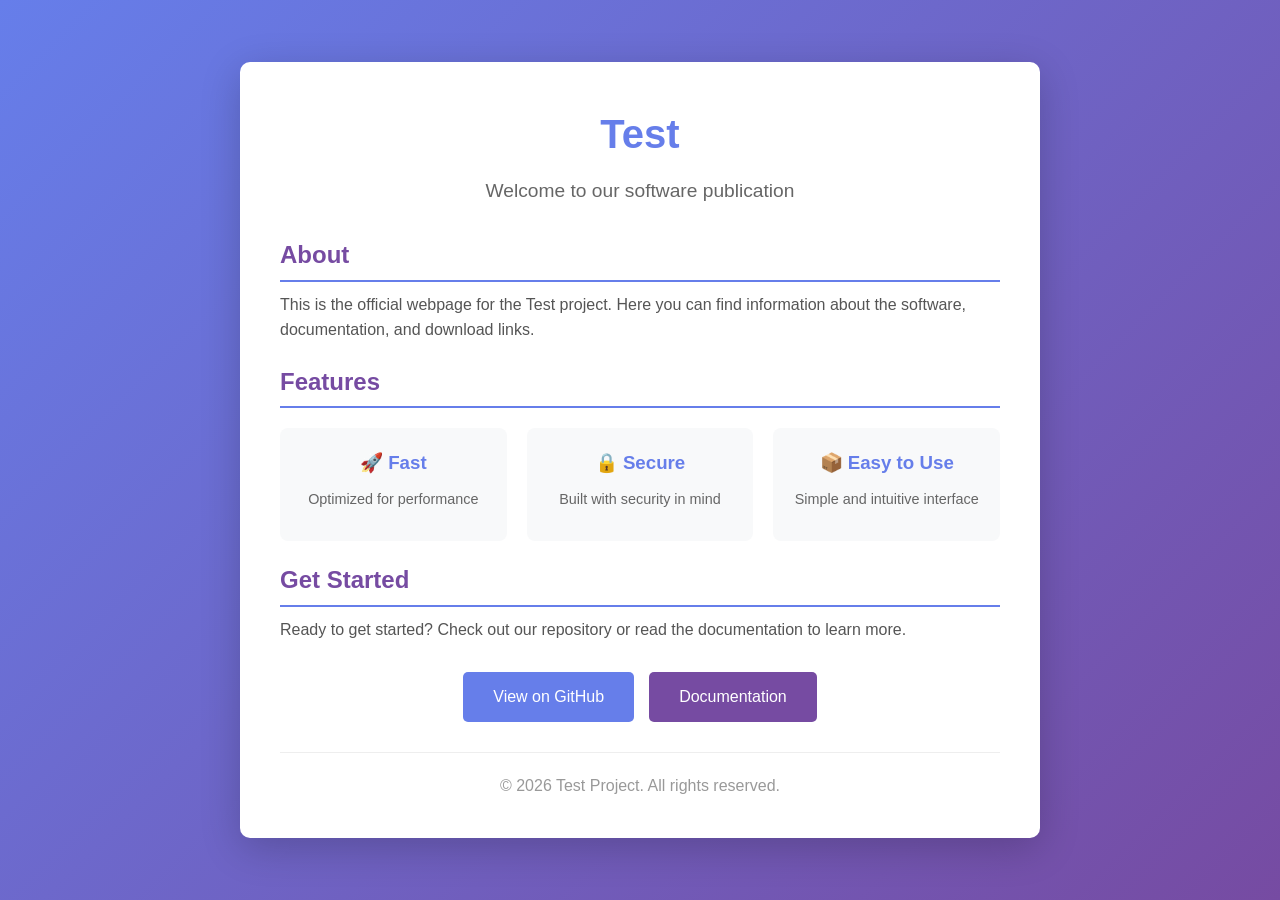
==== index.html @ f08a8185 "Add index.html webpage for software publication Co-authored-by: bonihome <199631805+bonihome@users.n" ====
<!DOCTYPE html>
<html lang="en">
<head>
    <meta charset="UTF-8">
    <meta name="viewport" content="width=device-width, initial-scale=1.0">
    <title>Test - Software Publication</title>
    <style>
        * {
            margin: 0;
            padding: 0;
            box-sizing: border-box;
        }

        body {
            font-family: -apple-system, BlinkMacSystemFont, 'Segoe UI', 'Roboto', 'Helvetica', 'Arial', sans-serif;
            line-height: 1.6;
            color: #333;
            background: linear-gradient(135deg, #667eea 0%, #764ba2 100%);
            min-height: 100vh;
            display: flex;
            align-items: center;
            justify-content: center;
            padding: 20px;
        }

        .container {
            background: white;
            border-radius: 10px;
            box-shadow: 0 10px 40px rgba(0, 0, 0, 0.2);
            max-width: 800px;
            width: 100%;
            padding: 40px;
        }

        header {
            text-align: center;
            margin-bottom: 30px;
        }

        h1 {
            color: #667eea;
            font-size: 2.5em;
            margin-bottom: 10px;
        }

        .subtitle {
            color: #666;
            font-size: 1.2em;
        }

        .content {
            margin: 30px 0;
        }

        .section {
            margin: 20px 0;
        }

        .section h2 {
            color: #764ba2;
            margin-bottom: 10px;
            border-bottom: 2px solid #667eea;
            padding-bottom: 5px;
        }

        .section p {
            margin: 10px 0;
            color: #555;
        }

        .buttons {
            display: flex;
            gap: 15px;
            justify-content: center;
            flex-wrap: wrap;
            margin-top: 30px;
        }

        .btn {
            display: inline-block;
            padding: 12px 30px;
            background: #667eea;
            color: white;
            text-decoration: none;
            border-radius: 5px;
            transition: all 0.3s ease;
            font-weight: 500;
        }

        .btn:hover {
            background: #764ba2;
            transform: translateY(-2px);
            box-shadow: 0 5px 15px rgba(0, 0, 0, 0.2);
        }

        .btn-secondary {
            background: #764ba2;
        }

        .btn-secondary:hover {
            background: #667eea;
        }

        footer {
            text-align: center;
            margin-top: 30px;
            padding-top: 20px;
            border-top: 1px solid #eee;
            color: #999;
        }

        .features {
            display: grid;
            grid-template-columns: repeat(auto-fit, minmax(200px, 1fr));
            gap: 20px;
            margin: 20px 0;
        }

        .feature-card {
            padding: 20px;
            background: #f8f9fa;
            border-radius: 8px;
            text-align: center;
        }

        .feature-card h3 {
            color: #667eea;
            margin-bottom: 10px;
        }

        .feature-card p {
            color: #666;
            font-size: 0.9em;
        }
    </style>
</head>
<body>
    <div class="container">
        <header>
            <h1>Test</h1>
            <p class="subtitle">Welcome to our software publication</p>
        </header>

        <div class="content">
            <div class="section">
                <h2>About</h2>
                <p>This is the official webpage for the Test project. Here you can find information about the software, documentation, and download links.</p>
            </div>

            <div class="section">
                <h2>Features</h2>
                <div class="features">
                    <div class="feature-card">
                        <h3>🚀 Fast</h3>
                        <p>Optimized for performance</p>
                    </div>
                    <div class="feature-card">
                        <h3>🔒 Secure</h3>
                        <p>Built with security in mind</p>
                    </div>
                    <div class="feature-card">
                        <h3>📦 Easy to Use</h3>
                        <p>Simple and intuitive interface</p>
                    </div>
                </div>
            </div>

            <div class="section">
                <h2>Get Started</h2>
                <p>Ready to get started? Check out our repository or read the documentation to learn more.</p>
            </div>

            <div class="buttons">
                <a href="https://github.com/bonihome/test" class="btn">View on GitHub</a>
                <a href="https://github.com/bonihome/test/blob/main/README.md" class="btn btn-secondary">Documentation</a>
            </div>
        </div>

        <footer>
            <p>&copy; 2026 Test Project. All rights reserved.</p>
        </footer>
    </div>
</body>
</html>
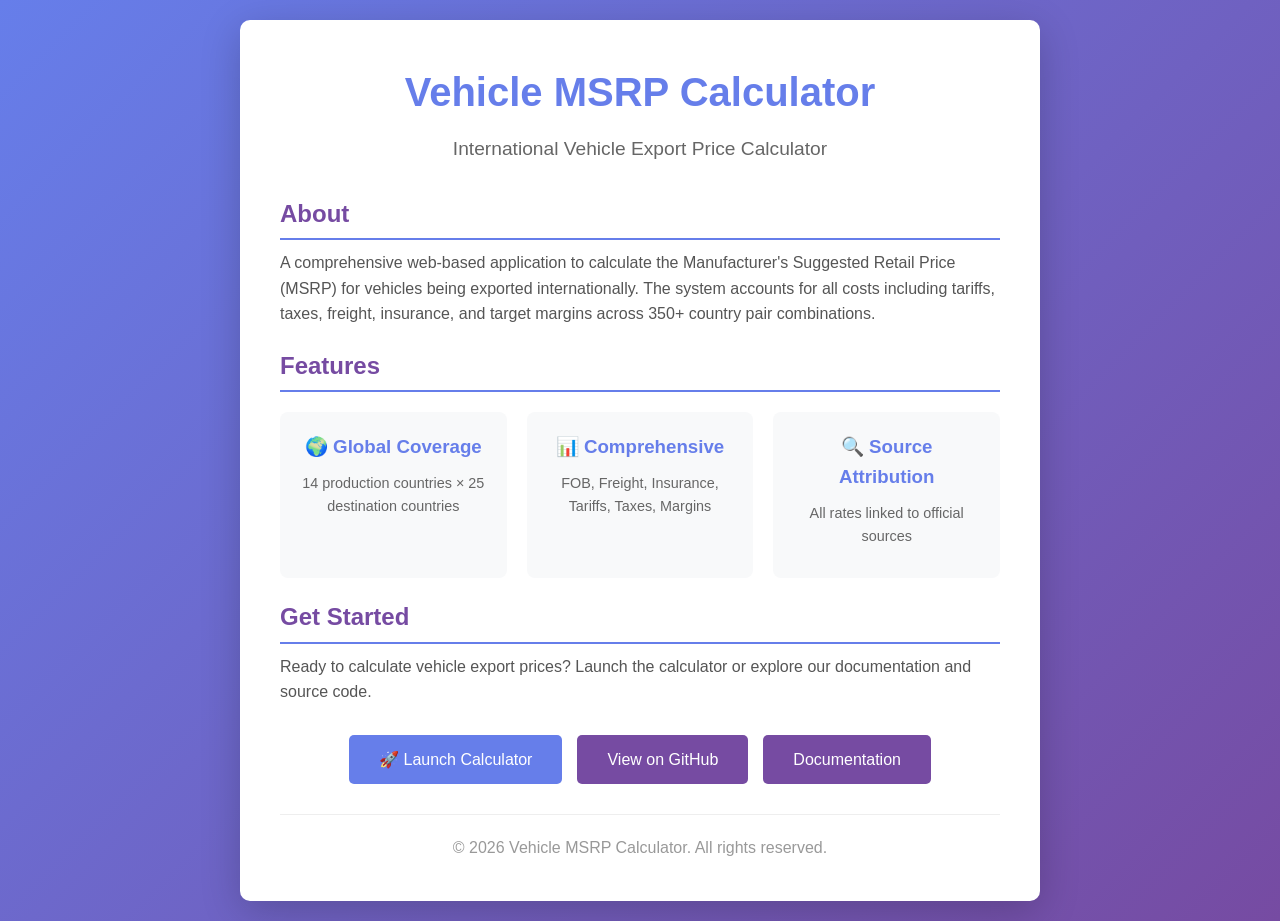
==== commit 98ee5e82: "Add landing page and integrate with calculator Co-authored-by: bonihome <199631805+bonihome@users.no" ====
--- a/index.html
+++ b/index.html
@@ -3,7 +3,7 @@
 <head>
     <meta charset="UTF-8">
     <meta name="viewport" content="width=device-width, initial-scale=1.0">
-    <title>Test - Software Publication</title>
+    <title>Vehicle MSRP Calculator - International Export Price Calculator</title>
     <style>
         * {
             margin: 0;
@@ -137,47 +137,48 @@
 <body>
     <div class="container">
         <header>
-            <h1>Test</h1>
-            <p class="subtitle">Welcome to our software publication</p>
+            <h1>Vehicle MSRP Calculator</h1>
+            <p class="subtitle">International Vehicle Export Price Calculator</p>
         </header>
 
         <div class="content">
             <div class="section">
                 <h2>About</h2>
-                <p>This is the official webpage for the Test project. Here you can find information about the software, documentation, and download links.</p>
+                <p>A comprehensive web-based application to calculate the Manufacturer's Suggested Retail Price (MSRP) for vehicles being exported internationally. The system accounts for all costs including tariffs, taxes, freight, insurance, and target margins across 350+ country pair combinations.</p>
             </div>
 
             <div class="section">
                 <h2>Features</h2>
                 <div class="features">
                     <div class="feature-card">
-                        <h3>🚀 Fast</h3>
-                        <p>Optimized for performance</p>
+                        <h3>🌍 Global Coverage</h3>
+                        <p>14 production countries × 25 destination countries</p>
                     </div>
                     <div class="feature-card">
-                        <h3>🔒 Secure</h3>
-                        <p>Built with security in mind</p>
+                        <h3>📊 Comprehensive</h3>
+                        <p>FOB, Freight, Insurance, Tariffs, Taxes, Margins</p>
                     </div>
                     <div class="feature-card">
-                        <h3>📦 Easy to Use</h3>
-                        <p>Simple and intuitive interface</p>
+                        <h3>🔍 Source Attribution</h3>
+                        <p>All rates linked to official sources</p>
                     </div>
                 </div>
             </div>
 
             <div class="section">
                 <h2>Get Started</h2>
-                <p>Ready to get started? Check out our repository or read the documentation to learn more.</p>
+                <p>Ready to calculate vehicle export prices? Launch the calculator or explore our documentation and source code.</p>
             </div>
 
             <div class="buttons">
-                <a href="https://github.com/bonihome/test" class="btn">View on GitHub</a>
+                <a href="frontend/calculator.html" class="btn">🚀 Launch Calculator</a>
+                <a href="https://github.com/bonihome/test" class="btn btn-secondary">View on GitHub</a>
                 <a href="https://github.com/bonihome/test/blob/main/README.md" class="btn btn-secondary">Documentation</a>
             </div>
         </div>
 
         <footer>
-            <p>&copy; 2026 Test Project. All rights reserved.</p>
+            <p>&copy; 2026 Vehicle MSRP Calculator. All rights reserved.</p>
         </footer>
     </div>
 </body>
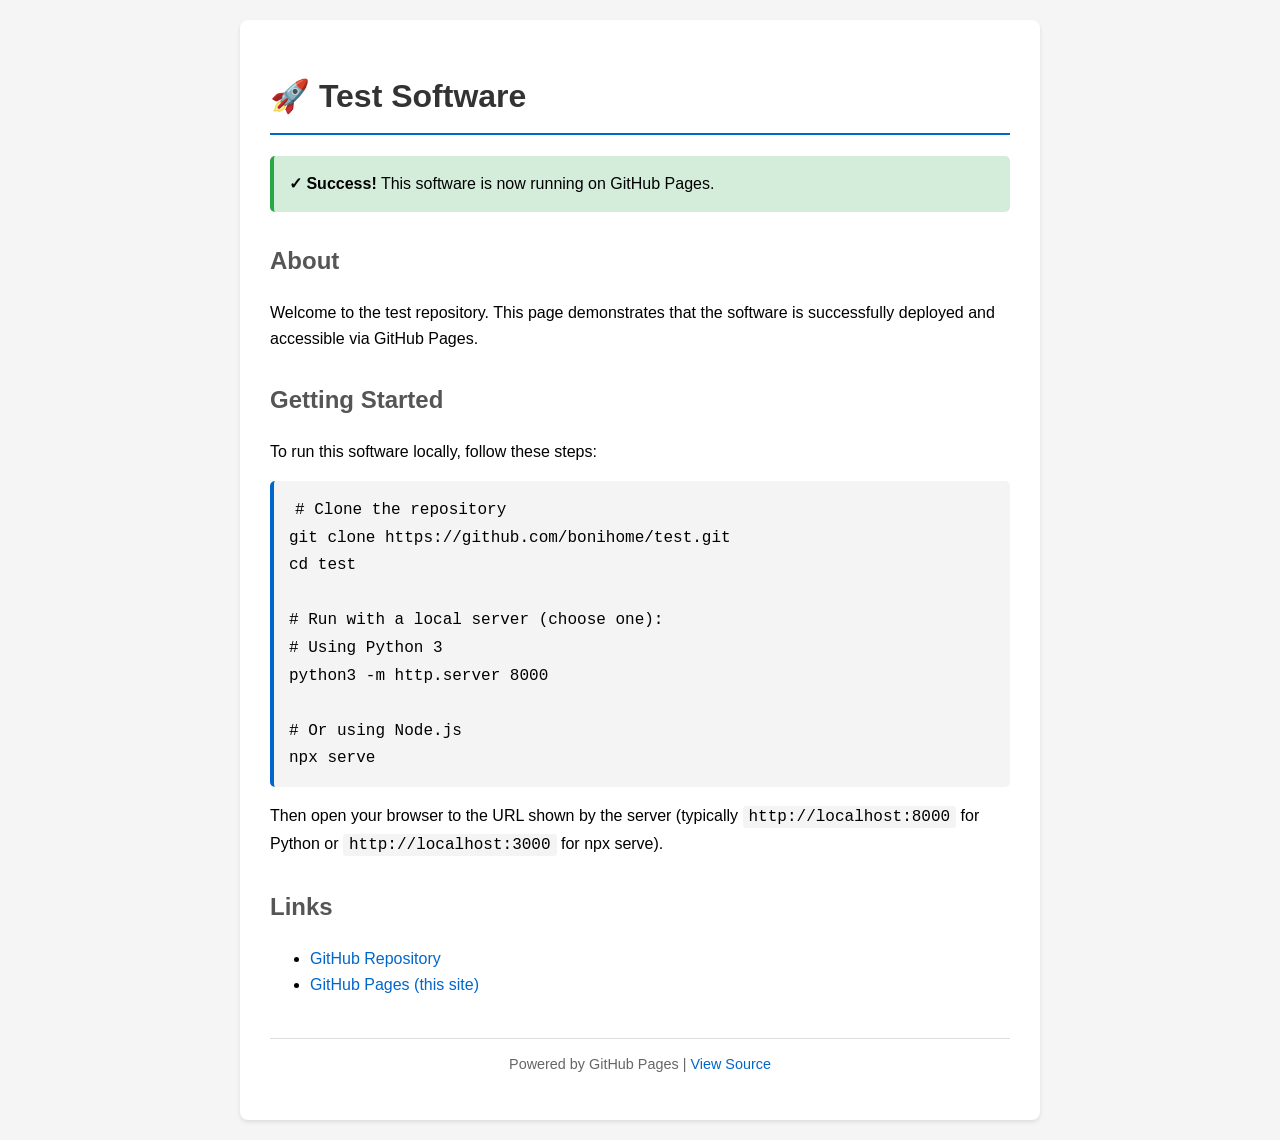
==== commit 1b12bed3: "Add index.html to fix GitHub Pages 404 error Co-authored-by: bonihome <199631805+bonihome@users.nore" ====
--- a/index.html
+++ b/index.html
@@ -3,183 +3,102 @@
 <head>
     <meta charset="UTF-8">
     <meta name="viewport" content="width=device-width, initial-scale=1.0">
-    <title>Vehicle MSRP Calculator - International Export Price Calculator</title>
+    <title>Test - bonihome</title>
     <style>
-        * {
-            margin: 0;
-            padding: 0;
-            box-sizing: border-box;
+        body {
+            font-family: -apple-system, BlinkMacSystemFont, 'Segoe UI', Roboto, Oxygen, Ubuntu, Cantarell, sans-serif;
+            line-height: 1.6;
+            max-width: 800px;
+            margin: 0 auto;
+            padding: 20px;
+            background-color: #f5f5f5;
         }
-
-        body {
-            font-family: -apple-system, BlinkMacSystemFont, 'Segoe UI', 'Roboto', 'Helvetica', 'Arial', sans-serif;
-            line-height: 1.6;
+        .container {
+            background-color: white;
+            padding: 30px;
+            border-radius: 8px;
+            box-shadow: 0 2px 4px rgba(0,0,0,0.1);
+        }
+        h1 {
             color: #333;
-            background: linear-gradient(135deg, #667eea 0%, #764ba2 100%);
-            min-height: 100vh;
-            display: flex;
-            align-items: center;
-            justify-content: center;
-            padding: 20px;
+            border-bottom: 2px solid #0066cc;
+            padding-bottom: 10px;
         }
-
-        .container {
-            background: white;
-            border-radius: 10px;
-            box-shadow: 0 10px 40px rgba(0, 0, 0, 0.2);
-            max-width: 800px;
-            width: 100%;
-            padding: 40px;
+        h2 {
+            color: #555;
+            margin-top: 30px;
         }
-
-        header {
-            text-align: center;
-            margin-bottom: 30px;
+        code {
+            background-color: #f4f4f4;
+            padding: 2px 6px;
+            border-radius: 3px;
+            font-family: 'Courier New', monospace;
         }
-
-        h1 {
-            color: #667eea;
-            font-size: 2.5em;
-            margin-bottom: 10px;
+        .code-block {
+            background-color: #f4f4f4;
+            padding: 15px;
+            border-radius: 5px;
+            border-left: 4px solid #0066cc;
+            margin: 15px 0;
+            overflow-x: auto;
         }
-
-        .subtitle {
-            color: #666;
-            font-size: 1.2em;
-        }
-
-        .content {
-            margin: 30px 0;
-        }
-
-        .section {
+        .success {
+            background-color: #d4edda;
+            border-left: 4px solid #28a745;
+            padding: 15px;
+            border-radius: 5px;
             margin: 20px 0;
         }
-
-        .section h2 {
-            color: #764ba2;
-            margin-bottom: 10px;
-            border-bottom: 2px solid #667eea;
-            padding-bottom: 5px;
+        a {
+            color: #0066cc;
+            text-decoration: none;
         }
-
-        .section p {
-            margin: 10px 0;
-            color: #555;
-        }
-
-        .buttons {
-            display: flex;
-            gap: 15px;
-            justify-content: center;
-            flex-wrap: wrap;
-            margin-top: 30px;
-        }
-
-        .btn {
-            display: inline-block;
-            padding: 12px 30px;
-            background: #667eea;
-            color: white;
-            text-decoration: none;
-            border-radius: 5px;
-            transition: all 0.3s ease;
-            font-weight: 500;
-        }
-
-        .btn:hover {
-            background: #764ba2;
-            transform: translateY(-2px);
-            box-shadow: 0 5px 15px rgba(0, 0, 0, 0.2);
-        }
-
-        .btn-secondary {
-            background: #764ba2;
-        }
-
-        .btn-secondary:hover {
-            background: #667eea;
-        }
-
-        footer {
-            text-align: center;
-            margin-top: 30px;
-            padding-top: 20px;
-            border-top: 1px solid #eee;
-            color: #999;
-        }
-
-        .features {
-            display: grid;
-            grid-template-columns: repeat(auto-fit, minmax(200px, 1fr));
-            gap: 20px;
-            margin: 20px 0;
-        }
-
-        .feature-card {
-            padding: 20px;
-            background: #f8f9fa;
-            border-radius: 8px;
-            text-align: center;
-        }
-
-        .feature-card h3 {
-            color: #667eea;
-            margin-bottom: 10px;
-        }
-
-        .feature-card p {
-            color: #666;
-            font-size: 0.9em;
+        a:hover {
+            text-decoration: underline;
         }
     </style>
 </head>
 <body>
     <div class="container">
-        <header>
-            <h1>Vehicle MSRP Calculator</h1>
-            <p class="subtitle">International Vehicle Export Price Calculator</p>
-        </header>
-
-        <div class="content">
-            <div class="section">
-                <h2>About</h2>
-                <p>A comprehensive web-based application to calculate the Manufacturer's Suggested Retail Price (MSRP) for vehicles being exported internationally. The system accounts for all costs including tariffs, taxes, freight, insurance, and target margins across 350+ country pair combinations.</p>
-            </div>
-
-            <div class="section">
-                <h2>Features</h2>
-                <div class="features">
-                    <div class="feature-card">
-                        <h3>🌍 Global Coverage</h3>
-                        <p>14 production countries × 25 destination countries</p>
-                    </div>
-                    <div class="feature-card">
-                        <h3>📊 Comprehensive</h3>
-                        <p>FOB, Freight, Insurance, Tariffs, Taxes, Margins</p>
-                    </div>
-                    <div class="feature-card">
-                        <h3>🔍 Source Attribution</h3>
-                        <p>All rates linked to official sources</p>
-                    </div>
-                </div>
-            </div>
-
-            <div class="section">
-                <h2>Get Started</h2>
-                <p>Ready to calculate vehicle export prices? Launch the calculator or explore our documentation and source code.</p>
-            </div>
-
-            <div class="buttons">
-                <a href="frontend/calculator.html" class="btn">🚀 Launch Calculator</a>
-                <a href="https://github.com/bonihome/test" class="btn btn-secondary">View on GitHub</a>
-                <a href="https://github.com/bonihome/test/blob/main/README.md" class="btn btn-secondary">Documentation</a>
-            </div>
+        <h1>🚀 Test Software</h1>
+        
+        <div class="success">
+            <strong>✓ Success!</strong> This software is now running on GitHub Pages.
         </div>
-
-        <footer>
-            <p>&copy; 2026 Vehicle MSRP Calculator. All rights reserved.</p>
-        </footer>
+        
+        <h2>About</h2>
+        <p>Welcome to the test repository. This page demonstrates that the software is successfully deployed and accessible via GitHub Pages.</p>
+        
+        <h2>Getting Started</h2>
+        <p>To run this software locally, follow these steps:</p>
+        
+        <div class="code-block">
+            <code>
+# Clone the repository<br>
+git clone https://github.com/bonihome/test.git<br>
+cd test<br>
+<br>
+# Run with a local server (choose one):<br>
+# Using Python 3<br>
+python3 -m http.server 8000<br>
+<br>
+# Or using Node.js<br>
+npx serve
+            </code>
+        </div>
+        
+        <p>Then open your browser to the URL shown by the server (typically <code>http://localhost:8000</code> for Python or <code>http://localhost:3000</code> for npx serve).</p>
+        
+        <h2>Links</h2>
+        <ul>
+            <li><a href="https://github.com/bonihome/test" target="_blank">GitHub Repository</a></li>
+            <li><a href="https://bonihome.github.io/test/" target="_blank">GitHub Pages (this site)</a></li>
+        </ul>
+        
+        <hr style="margin-top: 40px; border: none; border-top: 1px solid #ddd;">
+        <p style="color: #666; font-size: 0.9em; text-align: center;">
+            Powered by GitHub Pages | <a href="https://github.com/bonihome/test">View Source</a>
+        </p>
     </div>
 </body>
 </html>
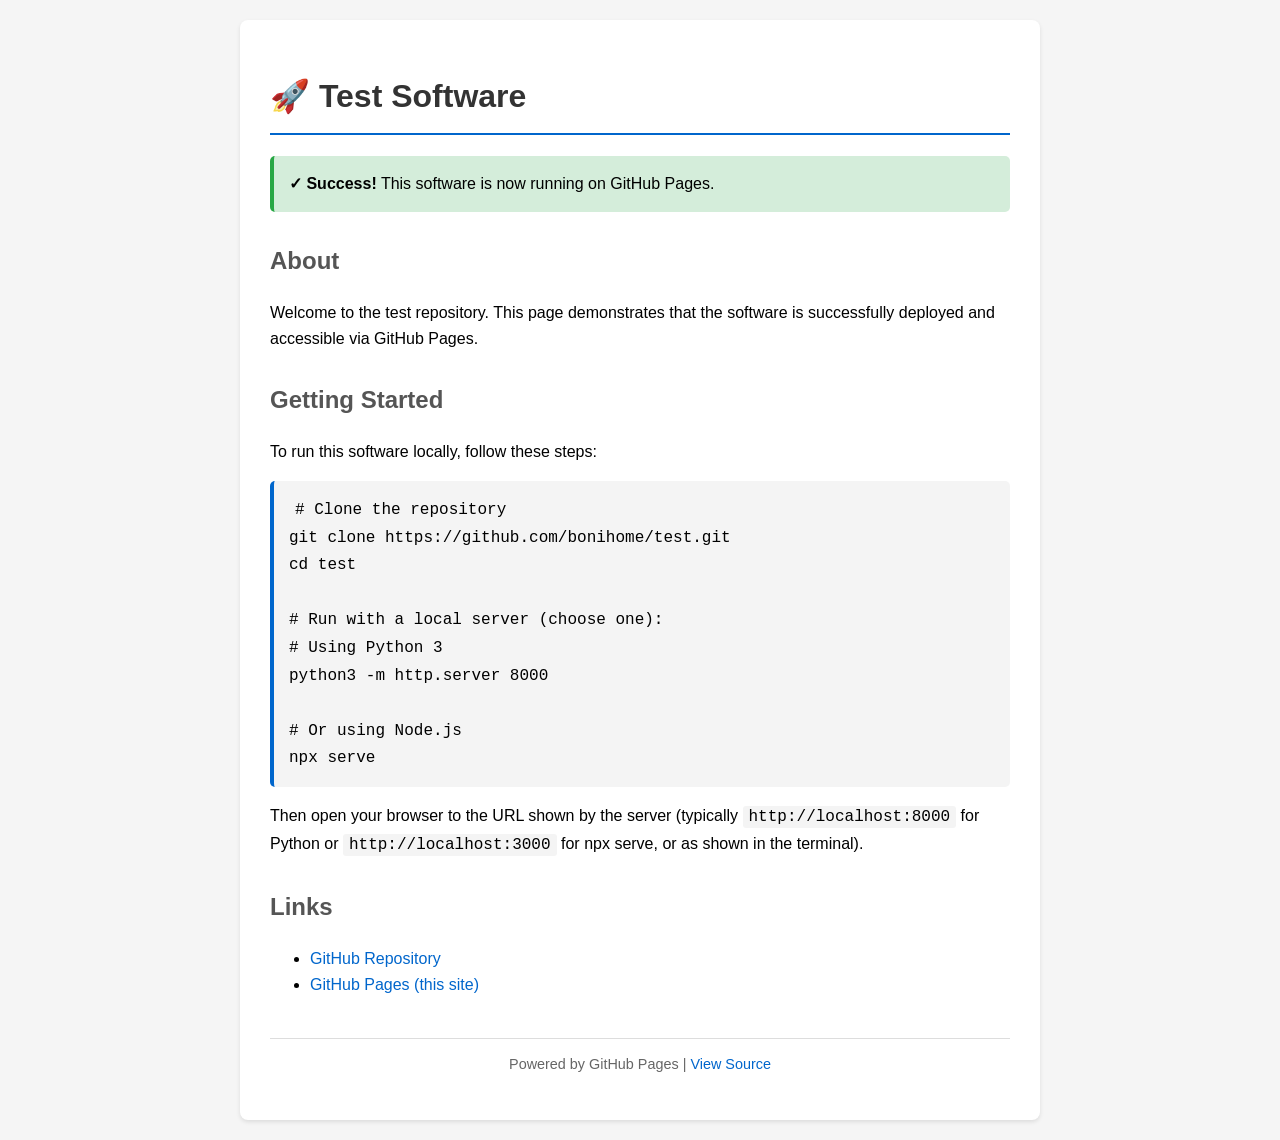
==== commit 799338d3: "Address code review feedback and add .nojekyll Co-authored-by: bonihome <199631805+bonihome@users.no" ====
--- a/index.html
+++ b/index.html
@@ -87,7 +87,7 @@
             </code>
         </div>
         
-        <p>Then open your browser to the URL shown by the server (typically <code>http://localhost:8000</code> for Python or <code>http://localhost:3000</code> for npx serve).</p>
+        <p>Then open your browser to the URL shown by the server (typically <code>http://localhost:8000</code> for Python or <code>http://localhost:3000</code> for npx serve, or as shown in the terminal).</p>
         
         <h2>Links</h2>
         <ul>
